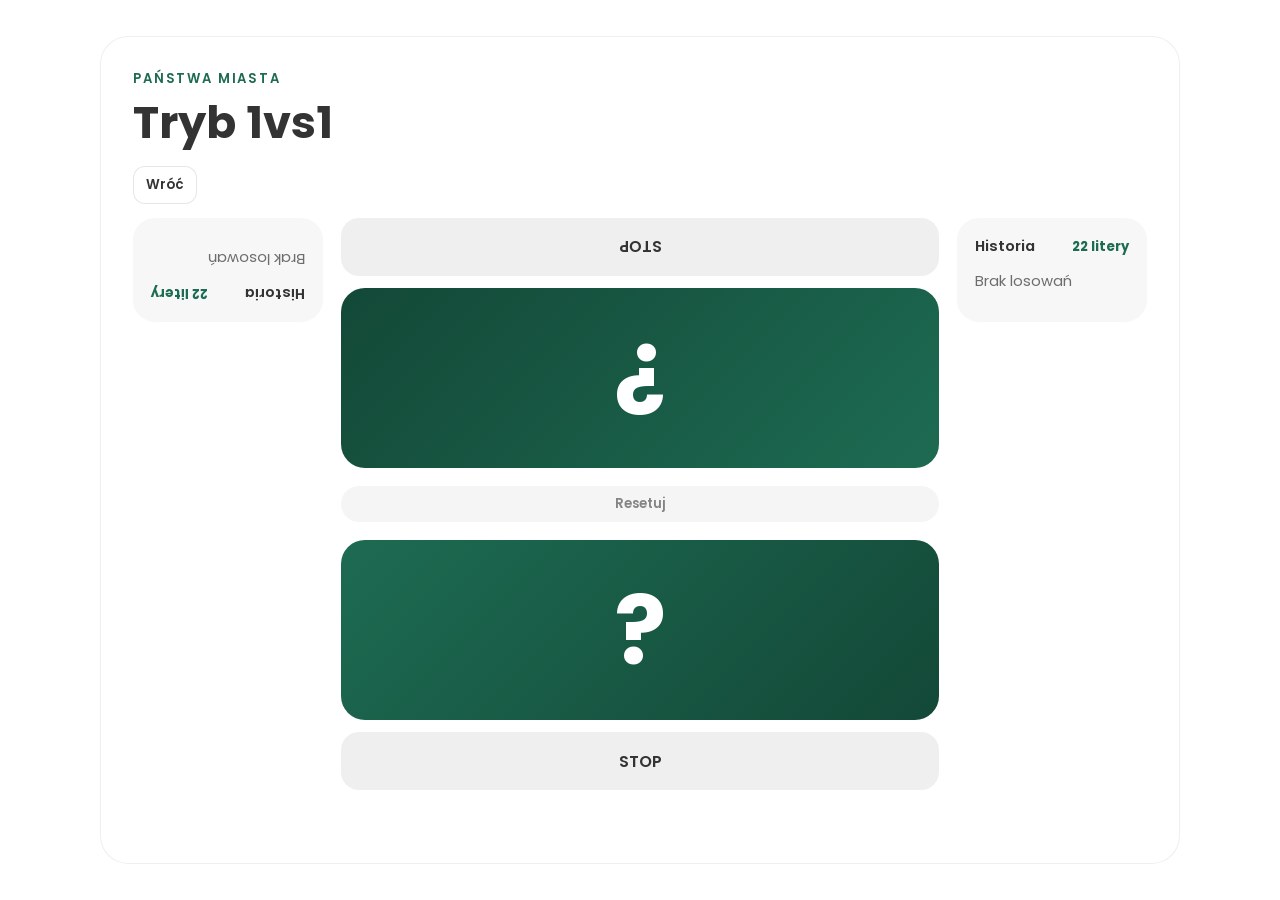
==== 1vs1.html @ f849c21c "Timer interaktywny, tryb 1vs1, responsywnosc, usuniecie box-shadow" ====
<!DOCTYPE html>
<html lang="pl">
<head>
    <meta charset="UTF-8">
    <meta name="viewport" content="width=device-width, initial-scale=1.0">
    <title>Państwa Miasta 1vs1 - Wspólne Losowanie Litery</title>
    <meta name="description" content="Tryb 1vs1 do gry Państwa Miasta. Wspólne losowanie litery dla dwóch graczy siedzących naprzeciwko siebie.">
    <link rel="preconnect" href="https://fonts.googleapis.com">
    <link rel="preconnect" href="https://fonts.gstatic.com" crossorigin>
    <link href="https://fonts.googleapis.com/css2?family=Poppins:wght@400;500;600;700&display=swap" rel="stylesheet">
    <link rel="icon" type="image/svg+xml" href="favicon.svg">
    <link rel="stylesheet" href="style.css">
</head>
<body>
    <main class="app">
        <section class="card duel-mode-card">
            <p class="eyebrow">Państwa Miasta</p>
            <h1>Tryb 1vs1</h1>
            <a class="small-nav" href="index.html">Wróć</a>

            <div class="duel-layout">
                <aside class="history duel-history duel-history-left" aria-label="Historia gracza górnego">
                    <div class="history-header">
                        <span>Historia</span>
                        <strong id="duelRemainingCountLeft">22 litery</strong>
                    </div>
                    <div class="history-list duel-history-list" id="duelHistoryListLeft">
                        <span class="history-empty">Brak losowań</span>
                    </div>
                </aside>

                <div class="duel-board">
                    <section class="duel-side duel-side-top" aria-label="Gracz górny">
                        <button id="duelLetterTop" type="button" class="letter-box duel-letter-box">?</button>
                        <button type="button" class="button-secondary duel-stop-button" data-stop-trigger="true">STOP</button>
                    </section>

                    <button id="duelResetButton" type="button" class="button-secondary duel-reset-button">Resetuj</button>

                    <section class="duel-side" aria-label="Gracz dolny">
                        <button id="duelLetterBottom" type="button" class="letter-box duel-letter-box">?</button>
                        <button type="button" class="button-secondary duel-stop-button" data-stop-trigger="true">STOP</button>
                    </section>
                </div>

                <aside class="history duel-history" aria-label="Historia gracza dolnego">
                    <div class="history-header">
                        <span>Historia</span>
                        <strong id="duelRemainingCountRight">22 litery</strong>
                    </div>
                    <div class="history-list duel-history-list" id="duelHistoryListRight">
                        <span class="history-empty">Brak losowań</span>
                    </div>
                </aside>
            </div>

            <div class="stop-countdown-box" id="stopCountdownBox" hidden>10s</div>
        </section>
    </main>

    <script src="1vs1.js"></script>
    <script src="stop-countdown.js"></script>
</body>
</html>
---- style.css ----
:root {
    --bg: #ffffff;
    --text: #333333;
    --card: #ffffff;
    --accent: #1d6b52;
    --accent-dark: #134837;
    --border: rgba(51, 51, 51, 0.08);
    --shadow: none;
    --safe-top: env(safe-area-inset-top, 0px);
    --safe-right: env(safe-area-inset-right, 0px);
    --safe-bottom: env(safe-area-inset-bottom, 0px);
    --safe-left: env(safe-area-inset-left, 0px);
}

* {
    box-sizing: border-box;
    user-select: none;
}

* {
    -ms-overflow-style: none;
    scrollbar-width: none;
}

*::-webkit-scrollbar {
    width: 0;
    height: 0;
}

body {
    margin: 0;
    min-height: 100vh;
    min-height: 100dvh;
    font-family: "Poppins", sans-serif;
    color: var(--text);
    background:
        var(--bg);
    overflow-x: hidden;
}

.app {
    min-height: 100vh;
    min-height: 100dvh;
    display: grid;
    place-items: center;
    padding: clamp(12px, 3.5vw, 24px);
    padding-top: max(clamp(12px, 3.5vw, 24px), var(--safe-top));
    padding-right: max(clamp(12px, 3.5vw, 24px), var(--safe-right));
    padding-bottom: max(clamp(12px, 3.5vw, 24px), var(--safe-bottom));
    padding-left: max(clamp(12px, 3.5vw, 24px), var(--safe-left));
}

.floating-options + .app {
    padding-top: max(clamp(64px, 10vw, 92px), calc(var(--safe-top) + 58px));
}

.card {
    display: block;
    width: min(100%, 460px);
    min-height: min(92dvh, 860px);
    margin: 0 auto;
    padding: clamp(18px, 5vw, 32px);
    border: 1px solid var(--border);
    border-radius: 28px;
    background: rgba(255, 255, 255);
    box-shadow: var(--shadow);
    backdrop-filter: blur(12px);
    max-height: min(92dvh, 860px);
    overflow: auto;
    overscroll-behavior: contain;
}

.eyebrow {
    margin: 0 0 8px;
    font-size: 0.82rem;
    font-weight: 600;
    letter-spacing: 0.14em;
    text-transform: uppercase;
    color: var(--accent);
}

h1 {
    margin: 10px 0 20px;
    font-size: clamp(1.7rem, 8vw, 2.8rem);
    line-height: 1.05;
}

.small-nav {
    display: inline-flex;
    align-items: center;
    justify-content: center;
    margin-bottom: 14px;
    padding: 8px 12px;
    border-radius: 12px;
    border: 1px solid rgba(51, 51, 51, 0.12);
    background: rgba(255, 255, 255, 0.7);
    color: var(--text);
    font-size: 0.84rem;
    font-weight: 600;
    text-decoration: none;
    transition: transform 0.18s ease, background-color 0.18s ease;
}

.small-nav:hover {
    transform: translateY(-1px);
    background: rgba(255, 255, 255, 0.95);
}

.nav-links {
    display: flex;
    flex-wrap: wrap;
    gap: 10px;
    margin-bottom: 14px;
}

.nav-links .small-nav {
    margin-bottom: 0;
}

.floating-options {
    position: fixed;
    top: 14px;
    right: 14px;
    z-index: 30;
}

.button-option {
    width: auto;
    padding: 10px 14px;
    border-radius: 12px;
    font-size: 0.88rem;
    /* box-shadow: 0 10px 24px rgba(51, 51, 51, 0.14); */
}

.options-panel {
    position: absolute;
    top: calc(100% + 10px);
    right: 0;
    width: min(84vw, 280px);
    padding: 14px;
    border-radius: 16px;
    border: 1px solid rgba(51, 51, 51, 0.08);
    background: rgba(255, 255, 255, 0.95);
    /* box-shadow: 0 20px 40px rgba(51, 51, 51, 0.16); */
    backdrop-filter: blur(8px);
    display: grid;
    gap: 10px;
    opacity: 0;
    transform: translateY(-8px) scale(0.97);
    transform-origin: top right;
    pointer-events: none;
    transition: opacity 0.18s ease, transform 0.18s ease;
}

.options-panel.is-open {
    opacity: 1;
    transform: translateY(0) scale(1);
    pointer-events: auto;
}

.option-row {
    display: flex;
    align-items: center;
    gap: 10px;
    font-size: 0.92rem;
    user-select: none;
}

.option-row input {
    width: 18px;
    height: 18px;
    accent-color: var(--accent);
}

.description {
    margin: 14px 0 24px;
    font-size: 0.98rem;
    line-height: 1.6;
}

.letter-box {
    display: grid;
    place-items: center;
    min-height: clamp(130px, 34vw, 180px);
    margin-bottom: 24px;
    border-radius: 24px;
    background: linear-gradient(135deg, var(--accent), var(--accent-dark));
    color: #ffffff;
    font-size: clamp(3.6rem, 18vw, 6rem);
    font-weight: 700;
    cursor: pointer;
    transition: transform 0.18s ease;
}

.letter-box.animate {
    transform: scale(1.03);

}

.letter-box.is-drawing {
    animation: pulse-draw 0.7s ease;
}

@keyframes pulse-draw {
    0% {
        transform: scale(1);
        filter: brightness(1);
    }

    35% {
        transform: scale(1.06) rotate(-2deg);
        filter: brightness(1.08);
    }

    70% {
        transform: scale(0.98) rotate(2deg);
        filter: brightness(0.98);
    }

    100% {
        transform: scale(1);
        filter: brightness(1);
    }
}

.meta {
    display: grid;
    grid-template-columns: 1fr;
    gap: 14px;
    margin-bottom: 24px;
}

.meta-item {
    padding: 16px;
    border-radius: 18px;
    background: rgba(51, 51, 51, 0.04);
}

.meta-item span {
    display: block;
    margin-bottom: 6px;
    font-size: 0.82rem;
    opacity: 0.72;
}

.meta-item strong {
    font-size: 1.4rem;
    font-weight: 600;
}

.timer-panel {
    display: grid;
    gap: 6px;
    margin-bottom: 18px;
    padding: 16px;
    border-radius: 18px;
    border: 1px solid rgba(51, 51, 51, 0.08);
    background: rgba(255, 255, 255, 0.65);
    cursor: pointer;
    -webkit-tap-highlight-color: transparent;
    transition: background 0.15s;
}

.timer-panel:hover {
    background: rgba(51, 51, 51, 0.04);
}

.timer-panel.is-running {
    border-color: var(--accent);
    background: rgba(29, 107, 82, 0.05);
}

.timer-hint {
    margin: 0;
    font-size: 0.78rem;
    opacity: 0.55;
    pointer-events: none;
}

.timer-label {
    margin: 0;
    font-size: 0.84rem;
    font-weight: 600;
    opacity: 0.75;
}

.timer-display {
    margin: 0;
    font-size: clamp(1.9rem, 6vw, 2.4rem);
    font-weight: 700;
    color: var(--accent-dark);
    line-height: 1;
}

.timer-display.timer-warning {
    color: #b24228;
}

.history {
    margin-bottom: 18px;
    padding: 18px;
    border-radius: 22px;
    background: rgba(51, 51, 51, 0.04);
}

.history-header {
    display: flex;
    align-items: center;
    justify-content: space-between;
    gap: 12px;
    margin-bottom: 14px;
}

.history-header span {
    font-size: 0.92rem;
    font-weight: 600;
}

.history-header strong {
    font-size: 0.82rem;
    color: var(--accent);
}

.history-list {
    display: flex;
    flex-wrap: wrap;
    gap: 10px;
    max-height: min(220px, 32vh);
    overflow: auto;
    padding-right: 4px;
    align-content: flex-start;
}

.history-empty {
    font-size: 0.92rem;
    opacity: 0.7;
}

.history-letter {
    display: inline-flex;
    align-items: center;
    justify-content: center;
    min-width: 42px;
    min-height: 42px;
    padding: 8px;
    border-radius: 14px;
    background: #ffffff;
    color: var(--text);
    font-weight: 600;
}

.status {
    margin: 0 0 20px;
    font-size: 0.92rem;
    color: rgba(51, 51, 51, 0.78);
}

.actions {
    display: grid;
    grid-template-columns: 1fr 1fr;
    gap: 12px;
}

.actions > :nth-child(3) {
    grid-column: 1 / -1;
}

.stop-countdown-box {
    display: none;
    place-items: center;
    min-width: 160px;
    min-height: 90px;
    padding: 14px 18px;
    position: fixed;
    left: 50%;
    top: 50%;
    transform: translate(-50%, -50%);
    z-index: 999;
    border-radius: 14px;
    border: 3px solid rgba(178, 66, 40, 0.5);
    background: rgba(255, 255, 255, 0.96);

    color: #b24228;
    font-size: 2.2rem;
    font-weight: 700;
}

.stop-countdown-box.is-visible {
    display: grid;
}

button {
    width: 100%;
    border: 0;
    border-radius: 18px;
    padding: 16px 20px;
    font: inherit;
    font-weight: 600;
    color: #ffffff;
    background: var(--text);
    cursor: pointer;
    transition: transform 0.18s ease, opacity 0.18s ease;
}

button:hover {
    transform: translateY(-1px);
    opacity: 0.94;
}

button:active {
    transform: translateY(1px);
}

button:disabled {
    cursor: not-allowed;
    opacity: 0.55;
    transform: none;
}

.button-secondary {
    color: var(--text);
    background: rgba(51, 51, 51, 0.08);
}

@media (max-width: 480px) {
    .floating-options + .app {
        padding-top: 62px;
    }

    .card {
        padding: 20px;
        border-radius: 24px;
        max-height: min(88dvh, 900px);
    }

    .floating-options {
        top: 10px;
        right: 10px;
    }

    .button-option {
        width: auto;
        padding: 9px 12px;
    }

    .letter-box {
        min-height: 150px;
    }

    .meta {
        grid-template-columns: 1fr;
    }

    .actions {
        grid-template-columns: 1fr;
    }

    .history-header {
        align-items: flex-start;
        flex-direction: column;
    }

    .history-list {
        max-height: min(190px, 28vh);
    }
}

@media (max-width: 640px) {
    .actions {
        grid-template-columns: 1fr;
    }
}

@media (max-height: 720px) {
    .card {
        border-radius: 22px;
    }

    .letter-box {
        margin-bottom: 16px;
    }

    .meta {
        margin-bottom: 16px;
    }

    .history {
        margin-bottom: 14px;
        padding: 14px;
    }

    .history-list {
        max-height: min(150px, 24vh);
    }

    .options-panel {
        width: min(92vw, 280px);
        padding: 12px;
    }

    button {
        padding: 13px 16px;
    }
}

@media (max-height: 520px) {
    .floating-options + .app {
        padding-top: 58px;
    }

    .card {
        max-height: calc(100dvh - 12px);
        border-radius: 18px;
        padding: 14px;
    }

    h1 {
        margin: 6px 0 12px;
    }

    .letter-box,
    .category-box {
        min-height: 104px;
        margin-bottom: 10px;
    }

    .meta,
    .history,
    .status,
    .category-note,
    .small-nav {
        margin-bottom: 10px;
    }
}

.category-box {
    display: grid;
    place-items: center;
    min-height: clamp(120px, 30vw, 160px);
    margin-bottom: 18px;
    border-radius: 20px;
    background: linear-gradient(135deg, var(--accent), var(--accent-dark));
    color: #ffffff;
    font-size: clamp(1.3rem, 4vw, 2rem);
    font-weight: 700;
    cursor: pointer;
    text-align: center;
    padding: 16px;
}

.category-box.is-drawing {
    animation: pulse-category 0.7s ease;
}

@keyframes pulse-category {
    0% {
        transform: scale(1);
        filter: brightness(1);
    }

    35% {
        transform: scale(1.04) rotate(-1.5deg);
        filter: brightness(1.08);
    }

    70% {
        transform: scale(0.99) rotate(1.5deg);
        filter: brightness(0.98);
    }

    100% {
        transform: scale(1);
        filter: brightness(1);
    }
}

.category-note {
    margin: 0 0 16px;
    font-size: 0.9rem;
    color: rgba(51, 51, 51, 0.8);
}

.history-category {
    display: inline-flex;
    align-items: center;
    justify-content: center;
    padding: 9px 12px;
    border: 0;
    border-radius: 12px;
    background: #ffffff;
    color: var(--text);
    font: inherit;
    font-size: 0.86rem;
    font-weight: 600;
    cursor: pointer;
    transition: transform 0.14s ease, background-color 0.14s ease;
}

.history-category:hover {
    transform: translateY(-1px);
    background: rgba(255, 255, 255, 0.92);
}

.duel-mode-card {
    width: min(100%, 1080px);
}

.duel-layout {
    display: grid;
    grid-template-columns: minmax(140px, 190px) minmax(0, 1fr) minmax(140px, 190px);
    gap: 18px;
    align-items: start;
}

.duel-board {
    display: grid;
    gap: 18px;
}

.duel-history {
    margin-bottom: 0;
    min-height: 0;
}

.duel-history-left {
    transform: rotate(180deg);
}

.duel-history-list {
    display: flex;
    flex-direction: column;
    gap: 10px;
    max-height: clamp(220px, 40vh, 360px);
    overflow-y: auto;
    overflow-x: hidden;
    padding: 0 4px 12px 0;
}

.duel-history-letter {
    width: 100%;
    min-width: 0;
    min-height: 54px;
}

.duel-side {
    display: grid;
    gap: 12px;
}

.duel-side-top {
    transform: rotate(180deg);
}

.duel-letter-box {
    margin-bottom: 0;
    border: 0;
    width: 100%;
    padding: 0;
    min-height: clamp(130px, 34vw, 180px);
    transition: none;
}

button.duel-letter-box:hover,
button.duel-letter-box:active,
.duel-stop-button:hover,
.duel-stop-button:active {
    transform: none;
    opacity: 1;
}

.duel-letter-box.is-drawing {
    animation: pulse-draw 0.7s ease;
}

.duel-remaining {
    font-size: 0.88rem;
    color: var(--accent-dark);
}

.duel-reset-button {
    align-self: center;
    width: auto;
    min-height: 0;
    padding: 8px 22px;
    font-size: 0.82rem;
    opacity: 0.6;
}

.duel-reset-button:hover,
.duel-reset-button:active {
    opacity: 1;
}

.duel-stop-button {
    min-height: 58px;
}

@media (max-width: 768px) {
    .app {
        display: block;
        padding: 0;
        min-height: 100dvh;
    }

    .floating-options {
        top: calc(var(--safe-top) + 10px);
        right: calc(var(--safe-right) + 10px);
    }

    .floating-options + .app {
        padding-top: calc(var(--safe-top) + 62px);
    }

    .card {
        width: 100%;
        max-width: none;
        max-height: none;
        min-height: 100dvh;
        margin: 0;
        padding: 18px;
        padding-top: 18px;
        padding-right: max(18px, var(--safe-right));
        padding-bottom: max(18px, var(--safe-bottom));
        padding-left: max(18px, var(--safe-left));
        border-radius: 0;
        border-left: 0;
        border-right: 0;
        box-shadow: none;
        background: rgba(255, 255, 255, 0.96);
        backdrop-filter: blur(10px);
    }

    .floating-options + .app .card {
        min-height: calc(100dvh - (var(--safe-top) + 62px));
    }

    h1 {
        margin: 8px 0 16px;
        font-size: clamp(1.8rem, 8vw, 2.4rem);
    }

    .letter-box {
        min-height: clamp(180px, 34dvh, 300px);
        margin-bottom: 18px;
        border-radius: 22px;
    }

    .category-box {
        min-height: clamp(150px, 26dvh, 220px);
        border-radius: 18px;
        margin-bottom: 14px;
    }

    .timer-panel,
    .history {
        border-radius: 18px;
    }

    .history {
        padding: 16px;
    }

    .history-list {
        max-height: none;
        min-height: 52px;
    }

    .meta {
        grid-template-columns: repeat(2, minmax(0, 1fr));
        gap: 12px;
    }

    .actions {
        grid-template-columns: 1fr;
    }

    button,
    .small-nav,
    .button-option,
    .history-category {
        min-height: 52px;
    }

    .stop-countdown-box {
        min-width: min(72vw, 240px);
        min-height: 110px;
        font-size: clamp(2rem, 11vw, 3rem);
    }

    .duel-mode-card {
        width: 100%;
    }

    .duel-board {
        gap: 12px;
    }

    .duel-history-list {
        gap: 8px;
        max-height: clamp(70px, 13dvh, 130px);
        padding-bottom: 8px;
    }

    .duel-history-letter {
        min-height: 44px;
    }

    .duel-letter-box {
        min-height: clamp(90px, 14dvh, 160px);
    }
}

@media (max-width: 900px) {
    .duel-layout {
        grid-template-columns: 1fr 1fr;
        grid-template-areas:
            "board board"
            "hist-l hist-r";
        gap: 14px;
    }

    .duel-board {
        grid-area: board;
    }

    .duel-history-left {
        grid-area: hist-l;
        transform: none;
    }

    .duel-history:not(.duel-history-left) {
        grid-area: hist-r;
    }

    .duel-history {
        margin-bottom: 0;
    }
}

@media (max-width: 480px) {
    .app {
        padding: 0;
    }

    .nav-links {
        gap: 8px;
    }

    .nav-links .small-nav {
        width: 100%;
    }

    .card {
        padding: 16px;
        padding-top: 16px;
        padding-right: max(16px, var(--safe-right));
        padding-bottom: max(16px, var(--safe-bottom));
        padding-left: max(16px, var(--safe-left));
    }

    .floating-options + .app .card {
        min-height: calc(100dvh - (var(--safe-top) + 58px));
    }

    .duel-stop-button {
        min-height: 52px;
    }

    .meta {
        grid-template-columns: 1fr;
    }

    .history-header {
        align-items: flex-start;
        flex-direction: column;
    }

    .history-list,
    .duel-history-list {
        gap: 8px;
    }
}
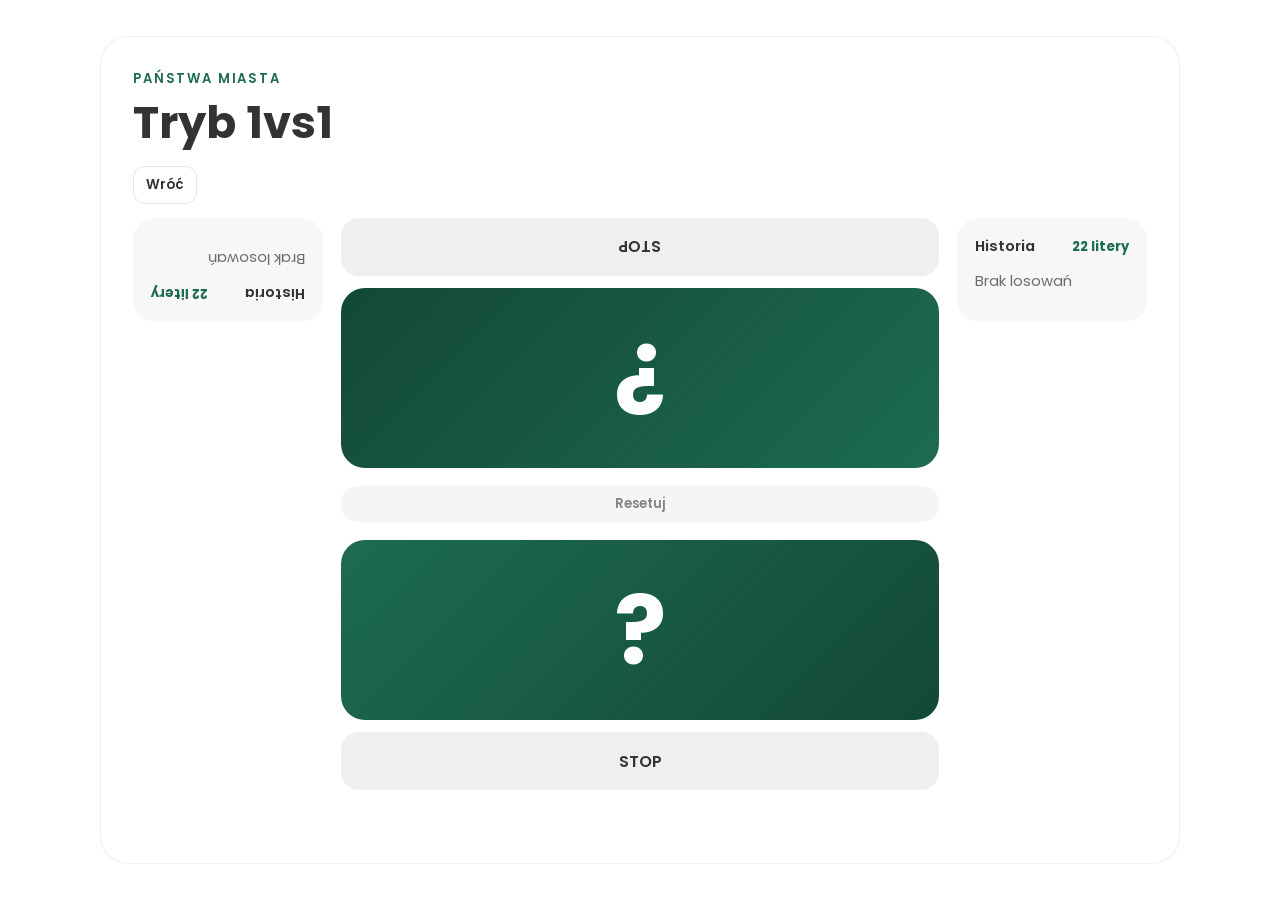
==== commit 85a16aba: "Add countdown sounds to STOP timer and last-10s ticks to round timer" ====
--- a/1vs1.html
+++ b/1vs1.html
@@ -54,7 +54,8 @@
                 </aside>
             </div>
 
-            <div class="stop-countdown-box" id="stopCountdownBox" hidden>10s</div>
+            <div class="stop-countdown-box stop-countdown-top" id="stopCountdownTop" hidden>10</div>
+            <div class="stop-countdown-box stop-countdown-bottom" id="stopCountdownBottom" hidden>10</div>
         </section>
     </main>
 
--- a/style.css
+++ b/style.css
@@ -14,6 +14,7 @@
 
 * {
     box-sizing: border-box;
+    -webkit-user-select: none;
     user-select: none;
 }
 
@@ -57,6 +58,7 @@
 .card {
     display: block;
     width: min(100%, 460px);
+    min-height: min(92vh, 860px);
     min-height: min(92dvh, 860px);
     margin: 0 auto;
     padding: clamp(18px, 5vw, 32px);
@@ -64,7 +66,9 @@
     border-radius: 28px;
     background: rgba(255, 255, 255);
     box-shadow: var(--shadow);
+    -webkit-backdrop-filter: blur(12px);
     backdrop-filter: blur(12px);
+    max-height: min(92vh, 860px);
     max-height: min(92dvh, 860px);
     overflow: auto;
     overscroll-behavior: contain;
@@ -142,6 +146,7 @@
     border: 1px solid rgba(51, 51, 51, 0.08);
     background: rgba(255, 255, 255, 0.95);
     /* box-shadow: 0 20px 40px rgba(51, 51, 51, 0.16); */
+    -webkit-backdrop-filter: blur(8px);
     backdrop-filter: blur(8px);
     display: grid;
     gap: 10px;
@@ -374,12 +379,12 @@
     position: fixed;
     left: 50%;
     top: 50%;
+    -webkit-transform: translate(-50%, -50%);
     transform: translate(-50%, -50%);
     z-index: 999;
     border-radius: 14px;
     border: 3px solid rgba(178, 66, 40, 0.5);
     background: rgba(255, 255, 255, 0.96);
-
     color: #b24228;
     font-size: 2.2rem;
     font-weight: 700;
@@ -387,6 +392,20 @@
 
 .stop-countdown-box.is-visible {
     display: grid;
+}
+
+.stop-countdown-top {
+    top: 50%;
+    left: calc(50% - 10px);
+    -webkit-transform: translate(-100%, -50%) rotate(180deg);
+    transform: translate(-100%, -50%) rotate(180deg);
+}
+
+.stop-countdown-bottom {
+    top: 50%;
+    left: calc(50% + 10px);
+    -webkit-transform: translateY(-50%);
+    transform: translateY(-50%);
 }
 
 button {
@@ -623,7 +642,11 @@
 }
 
 .duel-history-left {
+    -webkit-transform: rotate(180deg);
     transform: rotate(180deg);
+    will-change: transform;
+    -webkit-backface-visibility: hidden;
+    backface-visibility: hidden;
 }
 
 .duel-history-list {
@@ -648,7 +671,11 @@
 }
 
 .duel-side-top {
+    -webkit-transform: rotate(180deg);
     transform: rotate(180deg);
+    will-change: transform;
+    -webkit-backface-visibility: hidden;
+    backface-visibility: hidden;
 }
 
 .duel-letter-box {
@@ -715,6 +742,7 @@
         width: 100%;
         max-width: none;
         max-height: none;
+        min-height: 100vh;
         min-height: 100dvh;
         margin: 0;
         padding: 18px;
@@ -727,6 +755,7 @@
         border-right: 0;
         box-shadow: none;
         background: rgba(255, 255, 255, 0.96);
+        -webkit-backdrop-filter: blur(10px);
         backdrop-filter: blur(10px);
     }
 
@@ -791,45 +820,44 @@
         width: 100%;
     }
 
+    .duel-layout {
+        gap: 8px;
+    }
+
     .duel-board {
-        gap: 12px;
+        gap: 10px;
+    }
+
+    .duel-history {
+        padding: 10px 8px;
     }
 
     .duel-history-list {
-        gap: 8px;
-        max-height: clamp(70px, 13dvh, 130px);
-        padding-bottom: 8px;
+        gap: 6px;
+        max-height: clamp(80px, 15dvh, 140px);
+        padding-bottom: 6px;
     }
 
     .duel-history-letter {
-        min-height: 44px;
+        min-height: 40px;
+        font-size: 0.9rem;
     }
 
     .duel-letter-box {
         min-height: clamp(90px, 14dvh, 160px);
+        font-size: clamp(2.4rem, 10vw, 4rem);
+    }
+
+    .duel-stop-button {
+        min-height: 44px;
+        font-size: 0.82rem;
     }
 }
 
 @media (max-width: 900px) {
     .duel-layout {
-        grid-template-columns: 1fr 1fr;
-        grid-template-areas:
-            "board board"
-            "hist-l hist-r";
-        gap: 14px;
-    }
-
-    .duel-board {
-        grid-area: board;
-    }
-
-    .duel-history-left {
-        grid-area: hist-l;
-        transform: none;
-    }
-
-    .duel-history:not(.duel-history-left) {
-        grid-area: hist-r;
+        grid-template-columns: minmax(72px, 110px) minmax(0, 1fr) minmax(72px, 110px);
+        gap: 10px;
     }
 
     .duel-history {
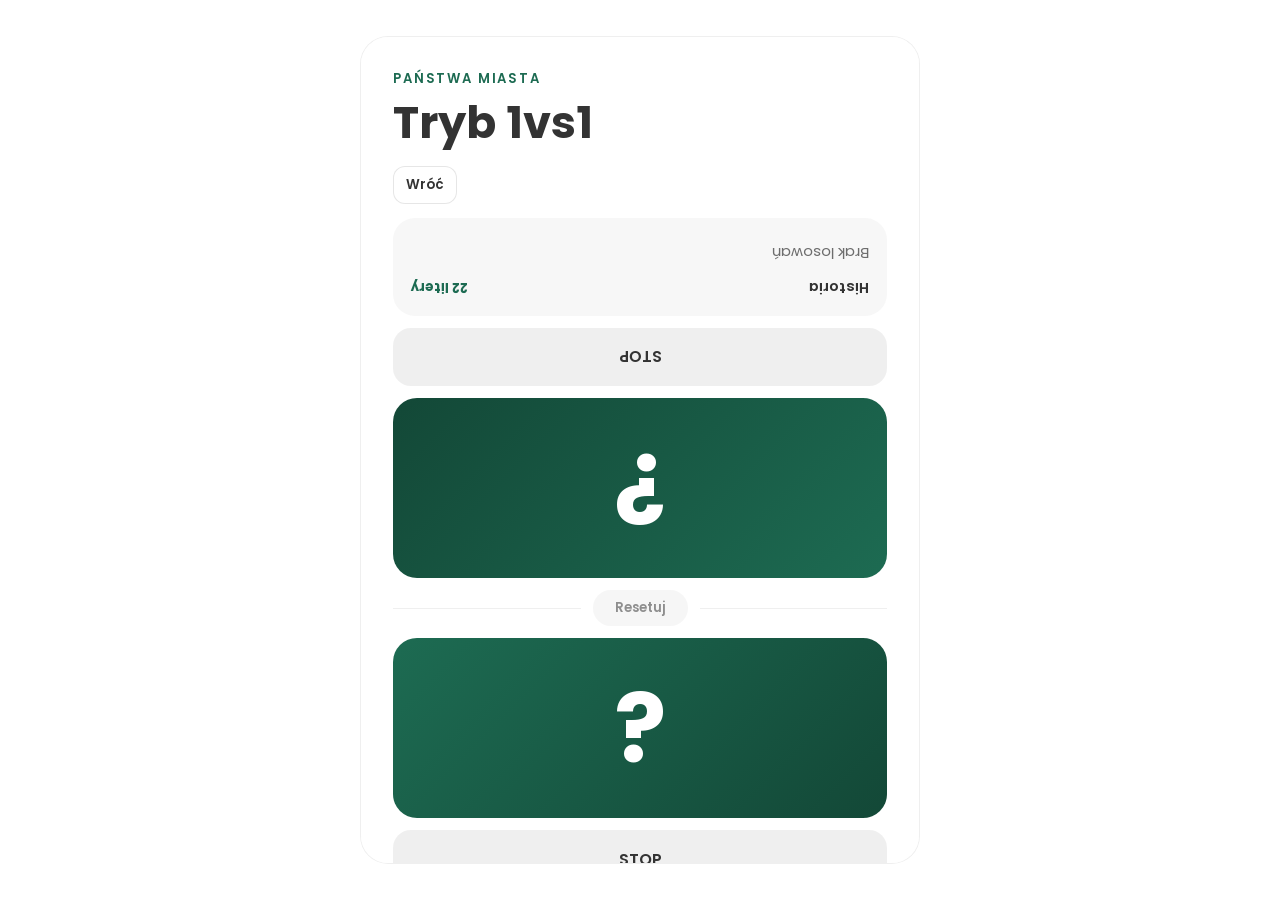
==== commit 3b24a93a: "1vs1: dual STOP timers side by side, click either to dismiss both" ====
--- a/1vs1.html
+++ b/1vs1.html
@@ -18,44 +18,44 @@
             <h1>Tryb 1vs1</h1>
             <a class="small-nav" href="index.html">Wróć</a>
 
-            <div class="duel-layout">
-                <aside class="history duel-history duel-history-left" aria-label="Historia gracza górnego">
-                    <div class="history-header">
-                        <span>Historia</span>
-                        <strong id="duelRemainingCountLeft">22 litery</strong>
-                    </div>
-                    <div class="history-list duel-history-list" id="duelHistoryListLeft">
-                        <span class="history-empty">Brak losowań</span>
-                    </div>
-                </aside>
+            <div class="duel-board">
+                <section class="duel-side duel-side-top" aria-label="Gracz górny">
+                    <button id="duelLetterTop" type="button" class="letter-box duel-letter-box">?</button>
+                    <button type="button" class="button-secondary duel-stop-button" data-stop-trigger="true">STOP</button>
+                    <aside class="history duel-history" aria-label="Historia gracza górnego">
+                        <div class="history-header">
+                            <span>Historia</span>
+                            <strong id="duelRemainingCountLeft">22 litery</strong>
+                        </div>
+                        <div class="history-list duel-history-list" id="duelHistoryListLeft">
+                            <span class="history-empty">Brak losowań</span>
+                        </div>
+                    </aside>
+                </section>
 
-                <div class="duel-board">
-                    <section class="duel-side duel-side-top" aria-label="Gracz górny">
-                        <button id="duelLetterTop" type="button" class="letter-box duel-letter-box">?</button>
-                        <button type="button" class="button-secondary duel-stop-button" data-stop-trigger="true">STOP</button>
-                    </section>
-
+                <div class="duel-divider">
                     <button id="duelResetButton" type="button" class="button-secondary duel-reset-button">Resetuj</button>
-
-                    <section class="duel-side" aria-label="Gracz dolny">
-                        <button id="duelLetterBottom" type="button" class="letter-box duel-letter-box">?</button>
-                        <button type="button" class="button-secondary duel-stop-button" data-stop-trigger="true">STOP</button>
-                    </section>
                 </div>
 
-                <aside class="history duel-history" aria-label="Historia gracza dolnego">
-                    <div class="history-header">
-                        <span>Historia</span>
-                        <strong id="duelRemainingCountRight">22 litery</strong>
-                    </div>
-                    <div class="history-list duel-history-list" id="duelHistoryListRight">
-                        <span class="history-empty">Brak losowań</span>
-                    </div>
-                </aside>
+                <section class="duel-side" aria-label="Gracz dolny">
+                    <button id="duelLetterBottom" type="button" class="letter-box duel-letter-box">?</button>
+                    <button type="button" class="button-secondary duel-stop-button" data-stop-trigger="true">STOP</button>
+                    <aside class="history duel-history" aria-label="Historia gracza dolnego">
+                        <div class="history-header">
+                            <span>Historia</span>
+                            <strong id="duelRemainingCountRight">22 litery</strong>
+                        </div>
+                        <div class="history-list duel-history-list" id="duelHistoryListRight">
+                            <span class="history-empty">Brak losowań</span>
+                        </div>
+                    </aside>
+                </section>
             </div>
 
-            <div class="stop-countdown-box stop-countdown-top" id="stopCountdownTop" hidden>10</div>
-            <div class="stop-countdown-box stop-countdown-bottom" id="stopCountdownBottom" hidden>10</div>
+            <div class="stop-countdown-pair" id="stopCountdownPair">
+                <div class="stop-countdown-box stop-countdown-top" id="stopCountdownTop">10</div>
+                <div class="stop-countdown-box stop-countdown-bottom" id="stopCountdownBottom">10</div>
+            </div>
         </section>
     </main>
 
--- a/style.css
+++ b/style.css
@@ -14,7 +14,6 @@
 
 * {
     box-sizing: border-box;
-    -webkit-user-select: none;
     user-select: none;
 }
 
@@ -58,7 +57,6 @@
 .card {
     display: block;
     width: min(100%, 460px);
-    min-height: min(92vh, 860px);
     min-height: min(92dvh, 860px);
     margin: 0 auto;
     padding: clamp(18px, 5vw, 32px);
@@ -66,9 +64,7 @@
     border-radius: 28px;
     background: rgba(255, 255, 255);
     box-shadow: var(--shadow);
-    -webkit-backdrop-filter: blur(12px);
     backdrop-filter: blur(12px);
-    max-height: min(92vh, 860px);
     max-height: min(92dvh, 860px);
     overflow: auto;
     overscroll-behavior: contain;
@@ -146,7 +142,6 @@
     border: 1px solid rgba(51, 51, 51, 0.08);
     background: rgba(255, 255, 255, 0.95);
     /* box-shadow: 0 20px 40px rgba(51, 51, 51, 0.16); */
-    -webkit-backdrop-filter: blur(8px);
     backdrop-filter: blur(8px);
     display: grid;
     gap: 10px;
@@ -379,7 +374,6 @@
     position: fixed;
     left: 50%;
     top: 50%;
-    -webkit-transform: translate(-50%, -50%);
     transform: translate(-50%, -50%);
     z-index: 999;
     border-radius: 14px;
@@ -394,18 +388,40 @@
     display: grid;
 }
 
-.stop-countdown-top {
+/* Dual mode wrapper (1vs1.html) */
+.stop-countdown-pair {
+    display: none;
+    position: fixed;
+    left: 50%;
     top: 50%;
-    left: calc(50% - 10px);
-    -webkit-transform: translate(-100%, -50%) rotate(180deg);
-    transform: translate(-100%, -50%) rotate(180deg);
-}
-
-.stop-countdown-bottom {
-    top: 50%;
-    left: calc(50% + 10px);
-    -webkit-transform: translateY(-50%);
-    transform: translateY(-50%);
+    transform: translate(-50%, -50%);
+    z-index: 999;
+    gap: 10px;
+    align-items: center;
+}
+
+.stop-countdown-pair.is-visible {
+    display: flex;
+}
+
+.stop-countdown-pair .stop-countdown-box {
+    display: grid;
+    position: static;
+    transform: none;
+    cursor: pointer;
+    transition: opacity 0.2s ease;
+    min-width: 110px;
+    min-height: 110px;
+    font-size: 2.6rem;
+}
+
+.stop-countdown-pair .stop-countdown-box.is-dismissed {
+    opacity: 0.18;
+    pointer-events: none;
+}
+
+.stop-countdown-pair .stop-countdown-top {
+    transform: rotate(180deg);
 }
 
 button {
@@ -621,19 +637,26 @@
 }
 
 .duel-mode-card {
-    width: min(100%, 1080px);
-}
-
-.duel-layout {
-    display: grid;
-    grid-template-columns: minmax(140px, 190px) minmax(0, 1fr) minmax(140px, 190px);
-    gap: 18px;
-    align-items: start;
+    width: min(100%, 560px);
 }
 
 .duel-board {
     display: grid;
-    gap: 18px;
+    gap: 12px;
+}
+
+.duel-divider {
+    display: flex;
+    align-items: center;
+    gap: 12px;
+}
+
+.duel-divider::before,
+.duel-divider::after {
+    content: '';
+    flex: 1;
+    height: 1px;
+    background: var(--border);
 }
 
 .duel-history {
@@ -641,28 +664,23 @@
     min-height: 0;
 }
 
-.duel-history-left {
-    -webkit-transform: rotate(180deg);
-    transform: rotate(180deg);
-    will-change: transform;
-    -webkit-backface-visibility: hidden;
-    backface-visibility: hidden;
-}
-
 .duel-history-list {
     display: flex;
-    flex-direction: column;
-    gap: 10px;
-    max-height: clamp(220px, 40vh, 360px);
+    flex-wrap: wrap;
+    gap: 6px;
+    max-height: clamp(80px, 16vh, 130px);
     overflow-y: auto;
     overflow-x: hidden;
-    padding: 0 4px 12px 0;
+    padding: 0 0 6px 0;
 }
 
 .duel-history-letter {
-    width: 100%;
-    min-width: 0;
-    min-height: 54px;
+    width: auto;
+    min-width: 42px;
+    min-height: 42px;
+    padding: 0 10px;
+    font-size: 1rem;
+    border-radius: 10px;
 }
 
 .duel-side {
@@ -671,11 +689,7 @@
 }
 
 .duel-side-top {
-    -webkit-transform: rotate(180deg);
     transform: rotate(180deg);
-    will-change: transform;
-    -webkit-backface-visibility: hidden;
-    backface-visibility: hidden;
 }
 
 .duel-letter-box {
@@ -705,12 +719,12 @@
 }
 
 .duel-reset-button {
-    align-self: center;
+    flex-shrink: 0;
     width: auto;
     min-height: 0;
     padding: 8px 22px;
     font-size: 0.82rem;
-    opacity: 0.6;
+    opacity: 0.55;
 }
 
 .duel-reset-button:hover,
@@ -755,7 +769,6 @@
         border-right: 0;
         box-shadow: none;
         background: rgba(255, 255, 255, 0.96);
-        -webkit-backdrop-filter: blur(10px);
         backdrop-filter: blur(10px);
     }
 
@@ -820,10 +833,6 @@
         width: 100%;
     }
 
-    .duel-layout {
-        gap: 8px;
-    }
-
     .duel-board {
         gap: 10px;
     }
@@ -833,14 +842,17 @@
     }
 
     .duel-history-list {
-        gap: 6px;
-        max-height: clamp(80px, 15dvh, 140px);
-        padding-bottom: 6px;
+        gap: 5px;
+        max-height: clamp(70px, 14dvh, 110px);
+        padding-bottom: 4px;
     }
 
     .duel-history-letter {
-        min-height: 40px;
-        font-size: 0.9rem;
+        min-width: 36px;
+        min-height: 36px;
+        font-size: 0.88rem;
+        padding: 0 8px;
+        border-radius: 8px;
     }
 
     .duel-letter-box {
@@ -851,17 +863,6 @@
     .duel-stop-button {
         min-height: 44px;
         font-size: 0.82rem;
-    }
-}
-
-@media (max-width: 900px) {
-    .duel-layout {
-        grid-template-columns: minmax(72px, 110px) minmax(0, 1fr) minmax(72px, 110px);
-        gap: 10px;
-    }
-
-    .duel-history {
-        margin-bottom: 0;
     }
 }
 
@@ -905,6 +906,6 @@
 
     .history-list,
     .duel-history-list {
-        gap: 8px;
-    }
-}
+        gap: 5px;
+    }
+}
